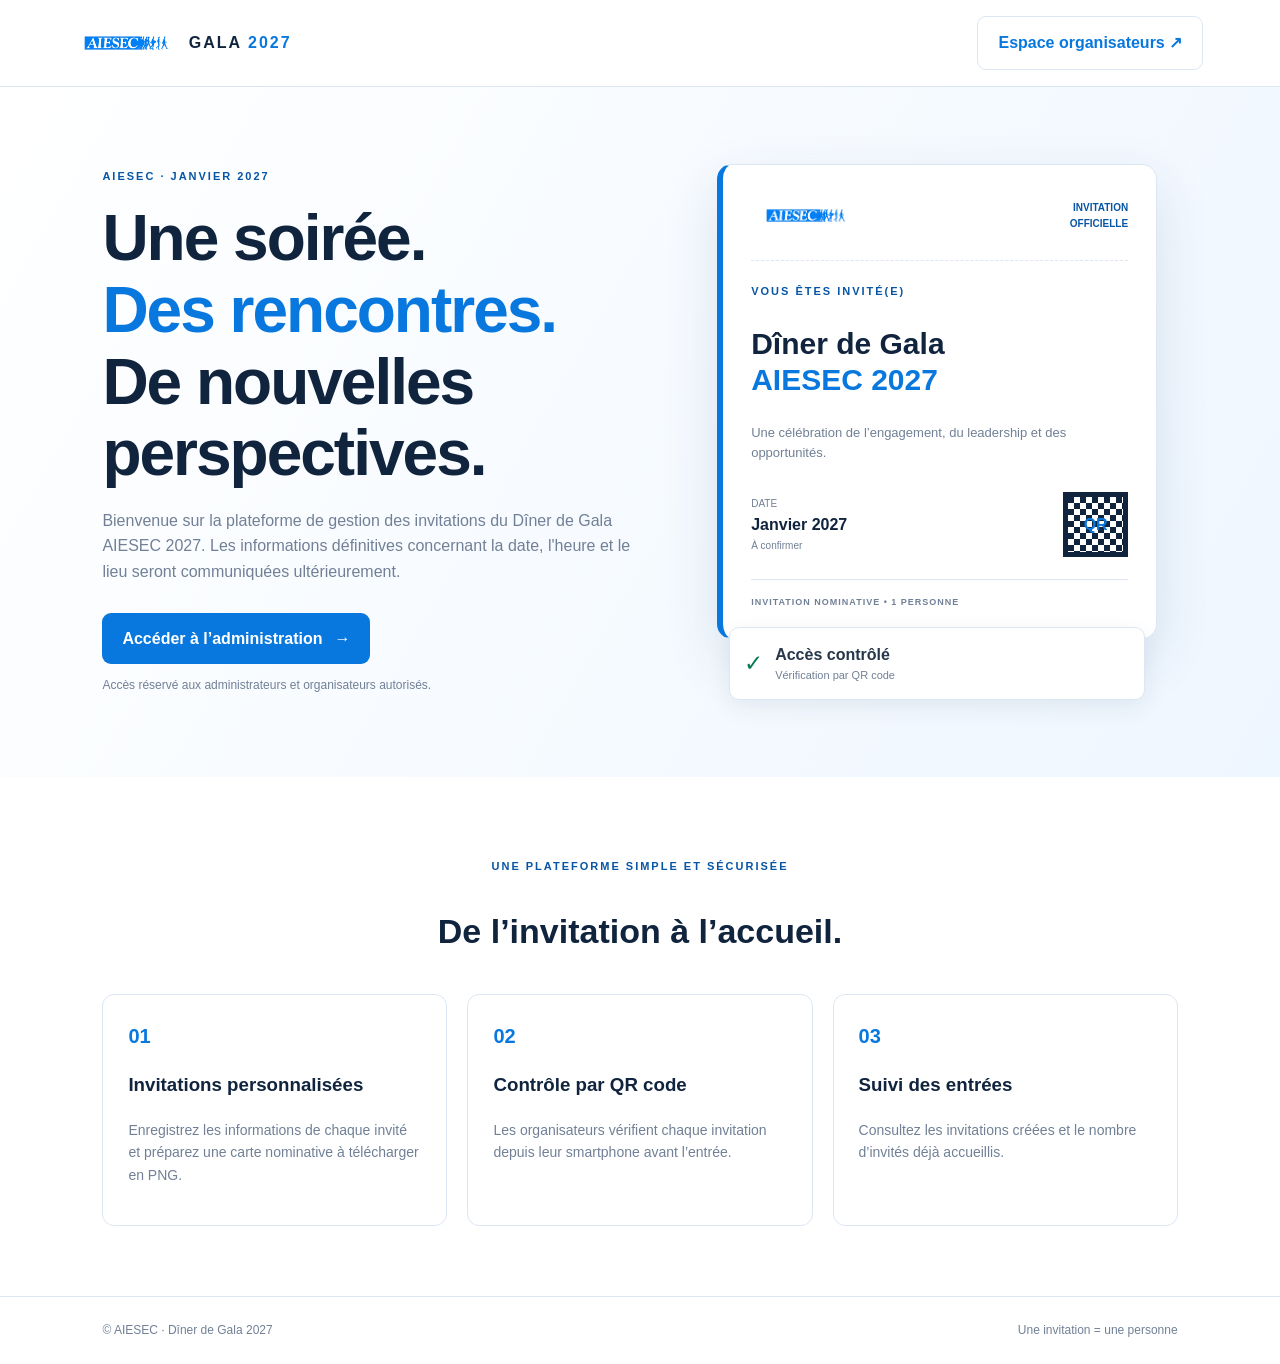
==== index.html @ ab407a7e "Initialisation du projet AIESEC Gala 2027" ====
<!doctype html>
<html lang="fr">
<head>
  <meta charset="utf-8"><meta name="viewport" content="width=device-width, initial-scale=1">
  <meta name="description" content="Plateforme officielle de gestion des invitations du Dîner de Gala AIESEC 2027.">
  <title>Dîner de Gala AIESEC 2027</title><link rel="stylesheet" href="css/style.css">
</head>
<body>
<header class="site-header">
  <a class="brand" href="index.html"><img src="assets/logo-aiesec.png" alt="Logo AIESEC"><span>GALA <b>2027</b></span></a>
  <a class="button button-outline" href="connexion.html">Espace organisateurs ↗</a>
</header>
<main>
  <section class="hero">
    <div class="hero-copy">
      <p class="eyebrow"><span class="dot"></span> AIESEC · JANVIER 2027</p>
      <h1>Une soirée.<br><span>Des rencontres.</span><br>De nouvelles perspectives.</h1>
      <p class="intro">Bienvenue sur la plateforme de gestion des invitations du Dîner de Gala AIESEC 2027. Les informations définitives concernant la date, l'heure et le lieu seront communiquées ultérieurement.</p>
      <a class="button" href="connexion.html">Accéder à l’administration <span>→</span></a>
      <p class="microcopy">Accès réservé aux administrateurs et organisateurs autorisés.</p>
    </div>
    <div class="ticket-wrap">
      <div class="ticket">
        <div class="ticket-top"><img src="assets/logo-aiesec.png" alt="AIESEC"><span>INVITATION<br>OFFICIELLE</span></div>
        <div class="ticket-rule"></div>
        <p class="eyebrow">VOUS ÊTES INVITÉ(E)</p>
        <h2>Dîner de Gala<br><span>AIESEC 2027</span></h2>
        <p class="ticket-description">Une célébration de l’engagement, du leadership et des opportunités.</p>
        <div class="ticket-info"><div><small>DATE</small><b>Janvier 2027</b><small>À confirmer</small></div><div class="qr-placeholder" aria-label="Aperçu décoratif QR">QR</div></div>
        <div class="ticket-bottom">INVITATION NOMINATIVE <span>•</span> 1 PERSONNE</div>
      </div>
      <div class="floating-note"><span class="check">✓</span><span><b>Accès contrôlé</b><small>Vérification par QR code</small></span></div>
    </div>
  </section>
  <section class="features">
    <p class="eyebrow">UNE PLATEFORME SIMPLE ET SÉCURISÉE</p><h2>De l’invitation à l’accueil.</h2>
    <div class="feature-grid">
      <article><span class="feature-number">01</span><h3>Invitations personnalisées</h3><p>Enregistrez les informations de chaque invité et préparez une carte nominative à télécharger en PNG.</p></article>
      <article><span class="feature-number">02</span><h3>Contrôle par QR code</h3><p>Les organisateurs vérifient chaque invitation depuis leur smartphone avant l’entrée.</p></article>
      <article><span class="feature-number">03</span><h3>Suivi des entrées</h3><p>Consultez les invitations créées et le nombre d’invités déjà accueillis.</p></article>
    </div>
  </section>
</main>
<footer><span>© AIESEC · Dîner de Gala 2027</span><span>Une invitation = une personne</span></footer>
</body></html>
---- css/style.css ----
/* =====================================
   AIESEC GALA 2027 — STYLE PRINCIPAL
   ===================================== */

:root {
    --bleu: #0878df;
    --bleu-fonce: #0755a5;
    --bleu-clair: #eef6ff;
    --navy: #10243e;
    --texte: #26374a;
    --gris: #718096;
    --bordure: #dce7f3;
    --blanc: #ffffff;
}

* {
    box-sizing: border-box;
}

body {
    margin: 0;
    color: var(--texte);
    background: var(--blanc);
    font-family: "Segoe UI", Arial, sans-serif;
    line-height: 1.6;
}

a {
    color: inherit;
    text-decoration: none;
}

button,
input {
    font: inherit;
}

/* En-tête */

.site-header {
    min-height: 80px;
    padding: 16px 6%;
    display: flex;
    justify-content: space-between;
    align-items: center;
    gap: 20px;
    border-bottom: 1px solid var(--bordure);
    background: white;
}

.brand {
    display: flex;
    align-items: center;
    gap: 12px;
    font-weight: 800;
    letter-spacing: 2px;
    color: var(--navy);
}

.brand img {
    width: 100px;
    max-height: 48px;
    object-fit: contain;
}

.brand b {
    color: var(--bleu);
}

/* Boutons */

.button {
    display: inline-flex;
    justify-content: center;
    align-items: center;
    gap: 12px;
    padding: 13px 20px;
    border: none;
    border-radius: 9px;
    color: white;
    background: var(--bleu);
    font-weight: 700;
    cursor: pointer;
    transition: background 0.2s, transform 0.2s;
}

.button:hover {
    background: var(--bleu-fonce);
    transform: translateY(-1px);
}

.button-outline {
    color: var(--bleu);
    background: white;
    border: 1px solid var(--bordure);
    box-shadow: none;
}

.button-outline:hover {
    color: white;
}

.button-full {
    width: 100%;
    margin-top: 18px;
}

/* Page d'accueil */

.hero {
    min-height: 570px;
    padding: 70px 8%;
    display: grid;
    grid-template-columns: 1fr 0.9fr;
    align-items: center;
    gap: 60px;
    background: linear-gradient(120deg, #ffffff, #eef6ff);
}

.eyebrow {
    color: var(--bleu-fonce);
    font-size: 11px;
    font-weight: 800;
    letter-spacing: 2px;
}

.hero h1 {
    margin: 18px 0;
    color: var(--navy);
    font-size: clamp(38px, 5vw, 64px);
    line-height: 1.12;
    letter-spacing: -2px;
}

.hero h1 span,
.ticket h2 span {
    color: var(--bleu);
}

.intro {
    max-width: 540px;
    margin-bottom: 28px;
    color: var(--gris);
    font-size: 16px;
}

.microcopy {
    color: var(--gris);
    font-size: 12px;
}

/* Aperçu de la carte */

.ticket-wrap {
    position: relative;
    max-width: 440px;
    width: 100%;
    margin: auto;
}

.ticket {
    padding: 28px;
    border: 1px solid var(--bordure);
    border-left: 6px solid var(--bleu);
    border-radius: 15px;
    background: white;
    box-shadow: 0 20px 55px rgba(15, 55, 100, 0.12);
}

.ticket-top {
    display: flex;
    justify-content: space-between;
    align-items: center;
    gap: 15px;
}

.ticket-top img {
    width: 110px;
    max-height: 45px;
    object-fit: contain;
}

.ticket-top span {
    color: var(--bleu-fonce);
    font-size: 10px;
    font-weight: 800;
    text-align: right;
}

.ticket-rule {
    margin: 22px 0;
    border-top: 1px dashed var(--bordure);
}

.ticket h2 {
    color: var(--navy);
    font-size: 30px;
    line-height: 1.2;
}

.ticket-description {
    color: var(--gris);
    font-size: 13px;
}

.ticket-info {
    display: flex;
    justify-content: space-between;
    align-items: center;
    margin-top: 28px;
}

.ticket-info small,
.ticket-info b {
    display: block;
}

.ticket-info small {
    color: var(--gris);
    font-size: 10px;
}

.ticket-info b {
    color: var(--navy);
}

.qr-placeholder {
    width: 65px;
    height: 65px;
    display: grid;
    place-items: center;
    border: 5px solid var(--navy);
    color: var(--bleu);
    font-weight: 800;
    background: repeating-conic-gradient(
        white 0% 25%,
        #10243e 0% 50%
    ) 0 0 / 12px 12px;
}

.ticket-bottom {
    margin-top: 22px;
    padding-top: 15px;
    border-top: 1px solid var(--bordure);
    color: var(--gris);
    font-size: 9px;
    font-weight: 800;
    letter-spacing: 1px;
}

.floating-note {
    display: flex;
    align-items: center;
    gap: 12px;
    margin: -12px 12px 0;
    padding: 14px;
    position: relative;
    border: 1px solid var(--bordure);
    border-radius: 10px;
    background: white;
    box-shadow: 0 8px 25px #10243e12;
}

.check {
    color: #087b53;
    font-size: 23px;
}

.floating-note b,
.floating-note small {
    display: block;
}

.floating-note small {
    color: var(--gris);
    font-size: 11px;
}

/* Fonctionnalités */

.features {
    padding: 70px 8%;
}

.features > .eyebrow,
.features > h2 {
    text-align: center;
}

.features h2 {
    color: var(--navy);
    font-size: 34px;
}

.feature-grid {
    display: grid;
    grid-template-columns: repeat(3, 1fr);
    gap: 20px;
    margin-top: 35px;
}

.feature-grid article {
    padding: 25px;
    border: 1px solid var(--bordure);
    border-radius: 12px;
    background: white;
}

.feature-number {
    color: var(--bleu);
    font-size: 20px;
    font-weight: 800;
}

.feature-grid h3 {
    color: var(--navy);
}

.feature-grid p {
    color: var(--gris);
    font-size: 14px;
}

footer {
    display: flex;
    justify-content: space-between;
    gap: 15px;
    padding: 24px 8%;
    border-top: 1px solid var(--bordure);
    color: var(--gris);
    font-size: 12px;
}

/* Connexion */

.auth-page {
    min-height: 100vh;
    padding: 25px;
    background: #f1f6fc;
}

.back-link {
    display: inline-block;
    margin-bottom: 20px;
    color: var(--gris);
}

.auth-layout {
    display: grid;
    grid-template-columns: 1fr 1fr;
    max-width: 1000px;
    min-height: 570px;
    margin: auto;
    overflow: hidden;
    border-radius: 18px;
    background: white;
    box-shadow: 0 20px 60px #10243e15;
}

.auth-art {
    display: flex;
    flex-direction: column;
    justify-content: space-between;
    padding: 38px;
    color: white;
    background: linear-gradient(145deg, #0878df, #073b79);
}

.brand-light,
.brand-light span,
.brand-light b {
    color: white;
}

.auth-art .eyebrow {
    color: #c5e4ff;
}

.auth-art h1 {
    font-size: 42px;
    line-height: 1.15;
}

.auth-art p:not(.eyebrow) {
    color: #e0efff;
}

.auth-panel {
    align-self: center;
    padding: 45px;
}

.auth-panel h2 {
    margin: 0;
    color: var(--navy);
    font-size: 34px;
}

.muted {
    color: var(--gris);
    font-size: 14px;
}

#login-form label {
    display: block;
    margin: 18px 0 7px;
    color: var(--texte);
    font-size: 13px;
    font-weight: 700;
}

#login-form input {
    width: 100%;
    min-height: 47px;
    padding: 12px;
    border: 1px solid #d3dfed;
    border-radius: 8px;
    outline: none;
    background: #fbfdff;
}

#login-form input:focus {
    border-color: var(--bleu);
    box-shadow: 0 0 0 3px #0878df20;
}

.form-message {
    min-height: 22px;
    color: #b42318;
    font-size: 12px;
}

.security-note {
    padding: 13px;
    border-radius: 8px;
    color: var(--gris);
    background: var(--bleu-clair);
    font-size: 11px;
}

/* Tableau de bord */

.dashboard-page {
    min-height: 100vh;
    background: #f5f8fc;
}

.sidebar {
    position: fixed;
    inset: 0 auto 0 0;
    display: flex;
    flex-direction: column;
    width: 245px;
    padding: 25px 16px;
    border-right: 1px solid var(--bordure);
    background: white;
}

.sidebar .brand {
    margin-bottom: 25px;
}

.sidebar .brand img {
    width: 85px;
}

.sidebar-label {
    padding-left: 12px;
    color: #91a0b0;
    font-size: 10px;
    font-weight: 800;
    letter-spacing: 1px;
}

.side-link {
    display: block;
    width: 100%;
    margin: 4px 0;
    padding: 12px;
    border: none;
    border-radius: 8px;
    color: #53677d;
    background: transparent;
    text-align: left;
    font-size: 13px;
    cursor: pointer;
}

.side-link:hover,
.side-link.active {
    color: var(--bleu-fonce);
    background: var(--bleu-clair);
}

.side-link.active {
    font-weight: 800;
}

.side-link small {
    float: right;
    color: var(--gris);
}

.sidebar-bottom {
    margin-top: auto;
}

.dash-content {
    max-width: 1450px;
    margin-left: 245px;
    padding: 45px;
}

.dash-content h1 {
    margin: 0;
    color: var(--navy);
    font-size: 35px;
}

.notice {
    margin: 25px 0;
    padding: 14px 18px;
    border: 1px solid #cfe4fb;
    border-radius: 9px;
    color: #285b8d;
    background: #edf7ff;
    font-size: 13px;
}

.stats-grid {
    display: grid;
    grid-template-columns: repeat(3, 1fr);
    gap: 18px;
}

.stat-card {
    padding: 23px;
    border: 1px solid var(--bordure);
    border-radius: 12px;
    background: white;
}

.stat-card span,
.stat-card small {
    display: block;
    color: var(--gris);
    font-size: 12px;
}

.stat-card strong {
    display: block;
    margin: 10px 0;
    color: var(--navy);
    font-size: 34px;
}

.content-card {
    margin-top: 25px;
    padding: 25px;
    border: 1px solid var(--bordure);
    border-radius: 12px;
    background: white;
}

.card-heading {
    display: flex;
    justify-content: space-between;
    gap: 15px;
}

.card-heading h2 {
    margin: 0;
    color: var(--navy);
    font-size: 22px;
}

.status-pill {
    align-self: start;
    padding: 5px 10px;
    border-radius: 20px;
    color: var(--bleu-fonce);
    background: var(--bleu-clair);
    font-size: 11px;
    font-weight: 800;
}

.steps {
    padding: 0;
    list-style: none;
}

.steps li {
    display: flex;
    gap: 15px;
    padding: 17px 0;
    border-top: 1px solid #edf1f6;
}

.steps li > span {
    display: grid;
    flex: 0 0 34px;
    width: 34px;
    height: 34px;
    place-items: center;
    border-radius: 8px;
    color: var(--bleu-fonce);
    background: var(--bleu-clair);
    font-weight: 800;
}

.steps b {
    color: var(--navy);
    font-size: 13px;
}

.steps p {
    margin: 3px 0;
    color: var(--gris);
    font-size: 12px;
}

/* Adaptation aux téléphones et tablettes */

@media (max-width: 850px) {
    .hero {
        grid-template-columns: 1fr;
        padding: 45px 6%;
    }

    .ticket-wrap {
        margin-top: 15px;
    }

    .feature-grid {
        grid-template-columns: 1fr;
    }

    .auth-layout {
        grid-template-columns: 1fr;
    }

    .auth-art {
        min-height: 300px;
    }

    .sidebar {
        position: static;
        width: 100%;
        border-right: none;
        border-bottom: 1px solid var(--bordure);
    }

    .sidebar-bottom {
        margin-top: 10px;
    }

    .dash-content {
        margin-left: 0;
        padding: 25px 20px;
    }
}

@media (max-width: 550px) {
    .site-header {
        padding: 12px 15px;
    }

    .brand img {
        width: 70px;
    }

    .site-header .button {
        padding: 10px;
        font-size: 11px;
    }

    .hero h1 {
        font-size: 39px;
    }

    .ticket {
        padding: 20px;
    }

    .ticket h2 {
        font-size: 25px;
    }

    .features {
        padding: 45px 20px;
    }

    .features h2 {
        font-size: 28px;
    }

    .auth-page {
        padding: 12px;
    }

    .auth-panel {
        padding: 25px 20px;
    }

    .auth-art {
        padding: 25px;
    }

    .auth-art h1 {
        font-size: 32px;
    }

    .stats-grid {
        grid-template-columns: 1fr;
    }

    .dash-content {
        padding: 25px 15px;
    }

    footer {
        flex-direction: column;
        padding: 20px;
    }
}
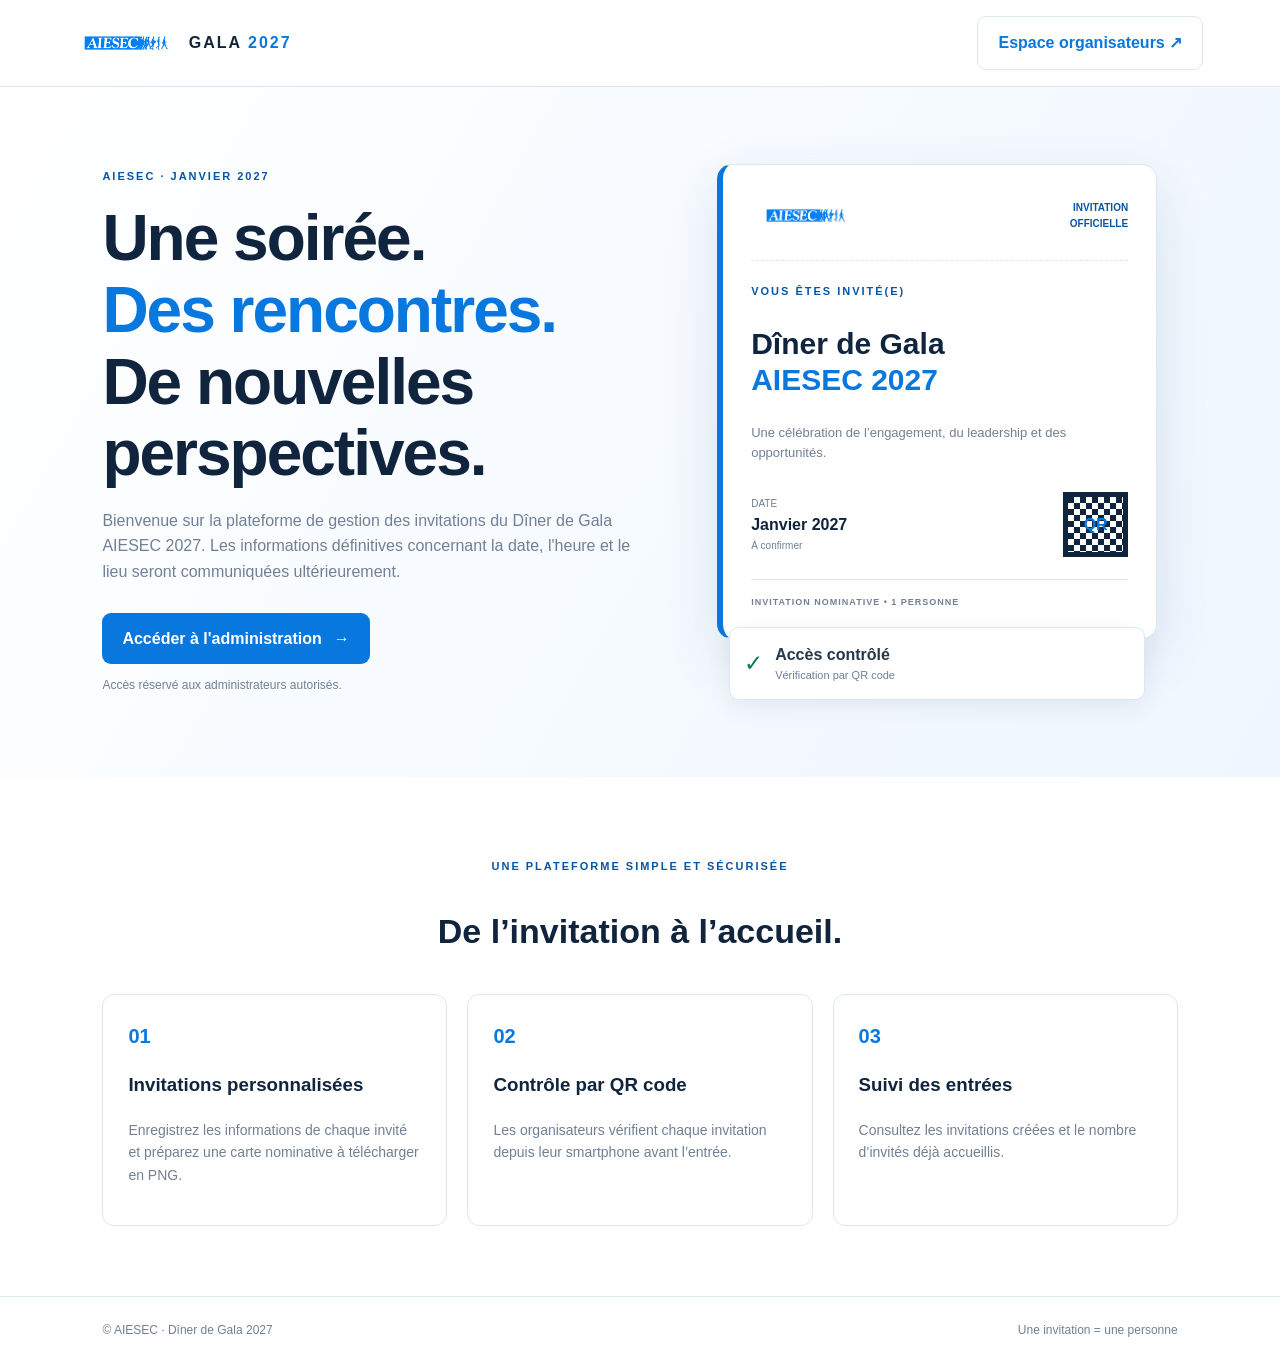
==== commit 44305775: "Ajout de la page d'activation des organisateurs" ====
--- a/index.html
+++ b/index.html
@@ -1,45 +1,163 @@
 <!doctype html>
+
 <html lang="fr">
+
 <head>
-  <meta charset="utf-8"><meta name="viewport" content="width=device-width, initial-scale=1">
-  <meta name="description" content="Plateforme officielle de gestion des invitations du Dîner de Gala AIESEC 2027.">
-  <title>Dîner de Gala AIESEC 2027</title><link rel="stylesheet" href="css/style.css">
+    <meta charset="utf-8">
+    <meta name="viewport" content="width=device-width, initial-scale=1">
+    <meta name="description" content="Plateforme officielle de gestion des invitations du Dîner de Gala AIESEC 2027.">
+
+
+  <title>Dîner de Gala AIESEC 2027</title>
+
+  <link rel="stylesheet" href="css/style.css">
+
 </head>
+
 <body>
+
 <header class="site-header">
-  <a class="brand" href="index.html"><img src="assets/logo-aiesec.png" alt="Logo AIESEC"><span>GALA <b>2027</b></span></a>
-  <a class="button button-outline" href="connexion.html">Espace organisateurs ↗</a>
+
+<a class="brand" href="index.html">
+    <img src="assets/logo-aiesec.png" alt="Logo AIESEC">
+    <span>GALA <b>2027</b></span>
+</a>
+
+<!-- Accès réservé aux organisateurs -->
+<a class="button button-outline" href="connexion.html">
+    Espace organisateurs ↗
+</a>
+
 </header>
+
 <main>
-  <section class="hero">
+
+<section class="hero">
+
     <div class="hero-copy">
-      <p class="eyebrow"><span class="dot"></span> AIESEC · JANVIER 2027</p>
-      <h1>Une soirée.<br><span>Des rencontres.</span><br>De nouvelles perspectives.</h1>
-      <p class="intro">Bienvenue sur la plateforme de gestion des invitations du Dîner de Gala AIESEC 2027. Les informations définitives concernant la date, l'heure et le lieu seront communiquées ultérieurement.</p>
-      <a class="button" href="connexion.html">Accéder à l’administration <span>→</span></a>
-      <p class="microcopy">Accès réservé aux administrateurs et organisateurs autorisés.</p>
+
+        <p class="eyebrow">
+            <span class="dot"></span> AIESEC · JANVIER 2027
+        </p>
+
+        <h1>
+            Une soirée.<br>
+            <span>Des rencontres.</span><br>
+            De nouvelles perspectives.
+        </h1>
+
+        <p class="intro">
+            Bienvenue sur la plateforme de gestion des invitations du Dîner de Gala AIESEC 2027.
+            Les informations définitives concernant la date, l'heure et le lieu seront communiquées ultérieurement.
+        </p>
+
+        <!-- Accès réservé à l'administration -->
+        <a class="button" href="gestion-organisateurs.html">
+            Accéder à l'administration <span>→</span>
+        </a>
+
+        <p class="microcopy">
+            Accès réservé aux administrateurs autorisés.
+        </p>
+
     </div>
+
     <div class="ticket-wrap">
-      <div class="ticket">
-        <div class="ticket-top"><img src="assets/logo-aiesec.png" alt="AIESEC"><span>INVITATION<br>OFFICIELLE</span></div>
-        <div class="ticket-rule"></div>
-        <p class="eyebrow">VOUS ÊTES INVITÉ(E)</p>
-        <h2>Dîner de Gala<br><span>AIESEC 2027</span></h2>
-        <p class="ticket-description">Une célébration de l’engagement, du leadership et des opportunités.</p>
-        <div class="ticket-info"><div><small>DATE</small><b>Janvier 2027</b><small>À confirmer</small></div><div class="qr-placeholder" aria-label="Aperçu décoratif QR">QR</div></div>
-        <div class="ticket-bottom">INVITATION NOMINATIVE <span>•</span> 1 PERSONNE</div>
-      </div>
-      <div class="floating-note"><span class="check">✓</span><span><b>Accès contrôlé</b><small>Vérification par QR code</small></span></div>
+
+        <div class="ticket">
+
+            <div class="ticket-top">
+                <img src="assets/logo-aiesec.png" alt="AIESEC">
+                <span>INVITATION<br>OFFICIELLE</span>
+            </div>
+
+            <div class="ticket-rule"></div>
+
+            <p class="eyebrow">VOUS ÊTES INVITÉ(E)</p>
+
+            <h2>
+                Dîner de Gala<br>
+                <span>AIESEC 2027</span>
+            </h2>
+
+            <p class="ticket-description">
+                Une célébration de l’engagement, du leadership et des opportunités.
+            </p>
+
+            <div class="ticket-info">
+
+                <div>
+                    <small>DATE</small>
+                    <b>Janvier 2027</b>
+                    <small>À confirmer</small>
+                </div>
+
+                <div class="qr-placeholder" aria-label="Aperçu décoratif QR">
+                    QR
+                </div>
+
+            </div>
+
+            <div class="ticket-bottom">
+                INVITATION NOMINATIVE <span>•</span> 1 PERSONNE
+            </div>
+
+        </div>
+
+        <div class="floating-note">
+            <span class="check">✓</span>
+            <span>
+                <b>Accès contrôlé</b>
+                <small>Vérification par QR code</small>
+            </span>
+        </div>
+
     </div>
-  </section>
-  <section class="features">
-    <p class="eyebrow">UNE PLATEFORME SIMPLE ET SÉCURISÉE</p><h2>De l’invitation à l’accueil.</h2>
+
+</section>
+
+<section class="features">
+
+    <p class="eyebrow">UNE PLATEFORME SIMPLE ET SÉCURISÉE</p>
+
+    <h2>De l’invitation à l’accueil.</h2>
+
     <div class="feature-grid">
-      <article><span class="feature-number">01</span><h3>Invitations personnalisées</h3><p>Enregistrez les informations de chaque invité et préparez une carte nominative à télécharger en PNG.</p></article>
-      <article><span class="feature-number">02</span><h3>Contrôle par QR code</h3><p>Les organisateurs vérifient chaque invitation depuis leur smartphone avant l’entrée.</p></article>
-      <article><span class="feature-number">03</span><h3>Suivi des entrées</h3><p>Consultez les invitations créées et le nombre d’invités déjà accueillis.</p></article>
+
+        <article>
+            <span class="feature-number">01</span>
+            <h3>Invitations personnalisées</h3>
+            <p>
+                Enregistrez les informations de chaque invité et préparez une carte nominative à télécharger en PNG.
+            </p>
+        </article>
+
+        <article>
+            <span class="feature-number">02</span>
+            <h3>Contrôle par QR code</h3>
+            <p>
+                Les organisateurs vérifient chaque invitation depuis leur smartphone avant l’entrée.
+            </p>
+        </article>
+
+        <article>
+            <span class="feature-number">03</span>
+            <h3>Suivi des entrées</h3>
+            <p>
+                Consultez les invitations créées et le nombre d’invités déjà accueillis.
+            </p>
+        </article>
+
     </div>
-  </section>
+
+</section>
+
 </main>
-<footer><span>© AIESEC · Dîner de Gala 2027</span><span>Une invitation = une personne</span></footer>
-</body></html>+
+<footer>
+    <span>© AIESEC · Dîner de Gala 2027</span>
+    <span>Une invitation = une personne</span>
+</footer>
+
+</body>
+</html>
--- a/css/style.css
+++ b/css/style.css
@@ -530,8 +530,20 @@
 
 .stats-grid {
     display: grid;
-    grid-template-columns: repeat(3, 1fr);
+    grid-template-columns: repeat(3, minmax(0, 1fr));
     gap: 18px;
+}
+
+@media (max-width: 1000px) {
+    .stats-grid {
+        grid-template-columns: repeat(2, minmax(0, 1fr));
+    }
+}
+
+@media (max-width: 600px) {
+    .stats-grid {
+        grid-template-columns: 1fr;
+    }
 }
 
 .stat-card {
@@ -723,4 +735,874 @@
         flex-direction: column;
         padding: 20px;
     }
+}
+/* Fenêtre modale */
+.modal-overlay {
+    position: fixed;
+    inset: 0;
+    background: rgba(10, 25, 47, 0.55);
+    display: flex;
+    justify-content: center;
+    align-items: center;
+    padding: 20px;
+    z-index: 1000;
+}
+
+.modal-overlay[hidden] {
+    display: none;
+}
+
+.modal-content {
+    background: #ffffff;
+    width: 100%;
+    max-width: 650px;
+    border-radius: 14px;
+    overflow: hidden;
+    box-shadow: 0 15px 45px rgba(0, 0, 0, 0.2);
+    animation: modalAppear 0.2s ease-out;
+}
+
+.modal-header {
+    display: flex;
+    justify-content: space-between;
+    align-items: center;
+    padding: 22px 25px;
+    background: #f4f8ff;
+    border-bottom: 1px solid #e5eaf2;
+}
+
+.modal-subtitle {
+    color: #0876c9;
+    font-size: 12px;
+    font-weight: 700;
+    letter-spacing: 1px;
+}
+
+.modal-header h2 {
+    color: #17365d;
+    margin: 5px 0 0;
+    font-size: 21px;
+}
+
+.close-modal {
+    background: transparent;
+    border: none;
+    font-size: 28px;
+    color: #64748b;
+    cursor: pointer;
+}
+
+.modal-body {
+    padding: 25px;
+}
+
+.invitation-number {
+    background: #edf5ff;
+    padding: 15px;
+    border-radius: 9px;
+    margin-bottom: 25px;
+}
+
+.invitation-number span,
+.detail-item span {
+    display: block;
+    color: #64748b;
+    font-size: 13px;
+    margin-bottom: 6px;
+}
+
+.invitation-number strong {
+    color: #0876c9;
+    font-size: 19px;
+}
+
+.modal-body h3 {
+    color: #17365d;
+    margin-bottom: 18px;
+}
+
+.details-grid {
+    display: grid;
+    grid-template-columns: repeat(2, 1fr);
+    gap: 20px;
+}
+
+.detail-item {
+    padding-bottom: 12px;
+    border-bottom: 1px solid #edf0f4;
+}
+
+.detail-item strong {
+    color: #263445;
+    font-size: 14px;
+    overflow-wrap: anywhere;
+}
+
+.modal-footer {
+    display: flex;
+    justify-content: flex-end;
+    padding: 18px 25px;
+    background: #f8fafc;
+    border-top: 1px solid #e5eaf2;
+}
+
+.modal-footer button {
+    background: #0876c9;
+    color: white;
+    border: none;
+    border-radius: 7px;
+    padding: 10px 25px;
+    cursor: pointer;
+}
+
+.modal-footer button:hover {
+    background: #075fa2;
+}
+
+@keyframes modalAppear {
+    from {
+        opacity: 0;
+        transform: translateY(10px);
+    }
+    to {
+        opacity: 1;
+        transform: translateY(0);
+    }
+}
+
+@media (max-width: 550px) {
+    .details-grid {
+        grid-template-columns: 1fr;
+    }
+
+    .modal-header,
+    .modal-body {
+        padding: 18px;
+    }
+}
+.revoke-button {
+    background-color: #dc3545;
+    color: white;
+    border: none;
+    padding: 8px 12px;
+    margin-left: 6px;
+    border-radius: 5px;
+    cursor: pointer;
+    font-size: 13px;
+}
+
+.revoke-button:hover {
+    background-color: #b02a37;
+}
+
+.revoke-button:disabled {
+    opacity: 0.6;
+    cursor: not-allowed;
+}
+/* Fenêtre de confirmation de révocation */
+.revoke-modal-content {
+    max-width: 420px;
+    text-align: center;
+    padding: 30px;
+}
+
+.revoke-icon {
+    width: 55px;
+    height: 55px;
+    margin: 0 auto 18px;
+    border-radius: 50%;
+    background: #fff0f0;
+    color: #dc3545;
+    font-size: 32px;
+    font-weight: bold;
+    display: flex;
+    align-items: center;
+    justify-content: center;
+}
+
+.revoke-modal-content h2 {
+    color: #003b71;
+    margin-bottom: 15px;
+}
+
+.revoke-modal-content p {
+    color: #555;
+    line-height: 1.6;
+}
+
+.revoke-warning {
+    font-size: 13px;
+    color: #dc3545 !important;
+    margin-top: 12px;
+}
+
+.modal-actions {
+    display: flex;
+    justify-content: center;
+    gap: 12px;
+    margin-top: 25px;
+}
+
+.cancel-button,
+.confirm-revoke-button {
+    padding: 11px 18px;
+    border: none;
+    border-radius: 6px;
+    cursor: pointer;
+    font-weight: 600;
+}
+
+.cancel-button {
+    background: #e9ecef;
+    color: #333;
+}
+
+.confirm-revoke-button {
+    background: #dc3545;
+    color: white;
+}
+
+.confirm-revoke-button:hover {
+    background: #b02a37;
+}
+
+.confirm-revoke-button:disabled {
+    opacity: 0.6;
+    cursor: not-allowed;
+}
+/* Tableau de bord : statistiques */
+
+.stats-grid {
+    display: grid;
+    grid-template-columns: repeat(4, minmax(0, 1fr));
+    gap: 18px;
+    margin-top: 28px;
+}
+
+.stat-card {
+    padding: 22px;
+    border-radius: 12px;
+    background: #ffffff;
+    border: 1px solid #e8edf3;
+    box-shadow: 0 4px 15px rgba(0, 0, 0, 0.04);
+    display: flex;
+    flex-direction: column;
+    gap: 10px;
+}
+
+.stat-card span {
+    color: #64748b;
+    font-size: 14px;
+}
+
+.stat-card strong {
+    color: #003b71;
+    font-size: 32px;
+    font-weight: 700;
+}
+
+.stat-card small {
+    color: #8492a6;
+    font-size: 12px;
+}
+
+/* Graphique */
+
+.chart-card {
+    margin-top: 30px;
+}
+
+.chart-container {
+    position: relative;
+    width: 100%;
+    max-width: 420px;
+    height: 320px;
+    margin: 25px auto 10px;
+}
+
+.chart-message {
+    text-align: center;
+    font-size: 13px;
+    margin-top: 15px;
+}
+
+/* Adaptation aux tablettes */
+
+@media (max-width: 1000px) {
+    .stats-grid {
+        grid-template-columns: repeat(2, minmax(0, 1fr));
+    }
+}
+
+/* Adaptation aux téléphones */
+
+@media (max-width: 600px) {
+    .stats-grid {
+        grid-template-columns: 1fr;
+    }
+
+    .stat-card strong {
+        font-size: 28px;
+    }
+
+    .chart-container {
+        height: 280px;
+    }
+}
+/* Barre d'outils des invitations */
+
+.invitation-toolbar {
+    display: flex;
+    align-items: end;
+    flex-wrap: wrap;
+    gap: 12px;
+    margin: 25px 0;
+}
+
+.search-group {
+    display: flex;
+    flex-direction: column;
+    gap: 7px;
+    flex: 1;
+    min-width: 200px;
+}
+
+.search-group label {
+    font-size: 13px;
+    font-weight: 600;
+    color: #334155;
+}
+
+.export-button,
+.print-button {
+    border: none;
+    padding: 11px 15px;
+    border-radius: 6px;
+    font-weight: 600;
+    cursor: pointer;
+}
+
+.export-button {
+    background: #198754;
+    color: white;
+}
+
+.export-button:hover {
+    background: #146c43;
+}
+
+.print-button {
+    background: #003b71;
+    color: white;
+}
+
+.print-button:hover {
+    background: #002b52;
+}
+
+@media (max-width: 650px) {
+    .invitation-toolbar {
+        align-items: stretch;
+        flex-direction: column;
+    }
+
+    .invitation-toolbar > * {
+        width: 100%;
+    }
+}
+
+/* =========================================
+   JOURNAL DES ACTIVITÉS - AIESEC GALA 2027
+   ========================================= */
+
+.activity-notice.success {
+    color: #087b53;
+    background: #e9f8f0;
+    border-color: #b8e6ce;
+}
+
+.activity-notice.error {
+    color: #b42318;
+    background: #fff0f0;
+    border-color: #f5c2c2;
+}
+
+.activities-table-wrapper {
+    overflow-x: auto;
+    border: 1px solid var(--bordure);
+    border-radius: 10px;
+}
+
+.activities-table {
+    width: 100%;
+    min-width: 1100px;
+    border-collapse: collapse;
+}
+
+.activities-table thead {
+    background: #f2f7fd;
+}
+
+.activities-table th {
+    padding: 16px 13px;
+    color: #52677e;
+    font-size: 11px;
+    text-transform: uppercase;
+    letter-spacing: .5px;
+    white-space: nowrap;
+}
+
+.activities-table td {
+    padding: 16px 13px;
+    border-top: 1px solid #edf1f6;
+    font-size: 12px;
+    vertical-align: middle;
+}
+
+.activities-table tbody tr {
+    transition: background .2s;
+}
+
+.activities-table tbody tr:hover {
+    background: #f7faff;
+}
+
+.activity-date strong {
+    color: var(--navy);
+    font-size: 12px;
+    white-space: nowrap;
+}
+
+.invitation-reference {
+    display: inline-block;
+    padding: 6px 9px;
+    border-radius: 6px;
+    color: #0755a5;
+    background: #eef6ff;
+    font-weight: 800;
+    white-space: nowrap;
+}
+
+.activity-person,
+.activity-organizer {
+    display: flex;
+    flex-direction: column;
+    gap: 4px;
+}
+
+.activity-person strong {
+    color: var(--navy);
+}
+
+.activity-person small {
+    color: var(--gris);
+    font-size: 11px;
+}
+
+.activity-organizer {
+    flex-direction: row;
+    align-items: center;
+    gap: 7px;
+    min-width: 150px;
+}
+
+.organizer-icon {
+    display: grid;
+    width: 27px;
+    height: 27px;
+    flex-shrink: 0;
+    place-items: center;
+    border-radius: 50%;
+    color: #0755a5;
+    background: #eef6ff;
+    font-size: 15px;
+}
+
+.operation-label {
+    color: #344b63;
+    font-weight: 700;
+}
+
+.activity-badge {
+    display: inline-flex;
+    align-items: center;
+    gap: 5px;
+    padding: 6px 10px;
+    border-radius: 20px;
+    font-size: 11px;
+    font-weight: 800;
+    white-space: nowrap;
+}
+
+.activity-success {
+    color: #087b53;
+    background: #e5f7ee;
+}
+
+.activity-danger {
+    color: #b42318;
+    background: #fff0f0;
+}
+
+.activity-warning {
+    color: #996000;
+    background: #fff5dc;
+}
+
+.activity-revoked {
+    color: #6941a5;
+    background: #f1eafe;
+}
+
+.activity-neutral {
+    color: #52677e;
+    background: #edf1f5;
+}
+
+.activity-note {
+    max-width: 220px;
+    color: var(--gris);
+    overflow-wrap: anywhere;
+}
+
+.empty-activities {
+    padding: 45px 15px !important;
+    text-align: center;
+}
+
+.empty-activities span,
+.empty-activities strong,
+.empty-activities small {
+    display: block;
+}
+
+.empty-activities span {
+    color: var(--bleu);
+    font-size: 30px;
+}
+
+.empty-activities strong {
+    margin-top: 8px;
+    color: var(--navy);
+    font-size: 15px;
+}
+
+.empty-activities small {
+    margin-top: 5px;
+    color: var(--gris);
+}
+
+@media (max-width: 650px) {
+    .content-card {
+        padding: 16px;
+    }
+
+    .activities-table {
+        min-width: 1100px;
+    }
+}
+/* =====================================
+   BARRE LATÉRALE PLIABLE
+===================================== */
+
+.admin-sidebar {
+    width: 260px;
+    min-height: 100vh;
+    position: fixed;
+    top: 0;
+    left: 0;
+    z-index: 1000;
+    transition: width 0.3s ease, transform 0.3s ease;
+}
+
+.admin-sidebar.collapsed {
+    width: 80px;
+}
+
+.admin-sidebar .sidebar-text {
+    transition: opacity 0.2s ease;
+    white-space: nowrap;
+}
+
+.admin-sidebar.collapsed .sidebar-text {
+    display: none;
+}
+
+.admin-sidebar.collapsed .brand {
+    justify-content: center;
+}
+
+.admin-sidebar.collapsed .side-link {
+    justify-content: center;
+    padding-left: 0;
+    padding-right: 0;
+}
+
+.admin-main {
+    margin-left: 260px;
+    transition: margin-left 0.3s ease;
+}
+
+.admin-main.expanded {
+    margin-left: 80px;
+}
+
+.sidebar-toggle {
+    border: none;
+    background: transparent;
+    cursor: pointer;
+    font-size: 22px;
+    padding: 10px;
+}
+
+/* Affichage mobile */
+
+@media (max-width: 768px) {
+    .admin-sidebar {
+        transform: translateX(-100%);
+        width: 260px;
+    }
+
+    .admin-sidebar.mobile-open {
+        transform: translateX(0);
+    }
+
+    .admin-main,
+    .admin-main.expanded {
+        margin-left: 0;
+    }
+}
+/* Bouton d'ouverture du menu mobile */
+
+.mobile-menu-button {
+    display: none;
+    border: none;
+    background: transparent;
+    font-size: 24px;
+    cursor: pointer;
+    padding: 8px;
+}
+
+/* Fond sombre derrière le menu mobile */
+
+@media (max-width: 768px) {
+
+    .mobile-menu-button {
+        display: block;
+    }
+
+    .admin-header {
+        display: flex;
+        align-items: center;
+        gap: 15px;
+    }
+
+    .admin-sidebar.mobile-open {
+        box-shadow: 5px 0 20px rgba(0, 0, 0, 0.15);
+    }
+}
+/* =====================================
+   GESTION DES ORGANISATEURS
+===================================== */
+
+.admin-content {
+    padding: 25px;
+}
+
+.organizer-stats {
+    display: grid;
+    grid-template-columns: repeat(3, 1fr);
+    gap: 20px;
+    margin-bottom: 25px;
+}
+
+.organizer-stat-card,
+.organizer-panel {
+    background: #fff;
+    border-radius: 12px;
+    padding: 22px;
+    box-shadow: 0 3px 15px rgba(0, 0, 0, 0.05);
+}
+
+.organizer-stat-card {
+    display: flex;
+    align-items: center;
+    gap: 18px;
+}
+
+.stat-icon {
+    font-size: 30px;
+}
+
+.organizer-stat-card p {
+    margin: 0 0 8px;
+    color: #777;
+}
+
+.organizer-stat-card h2 {
+    margin: 0;
+    color: #0878D1;
+}
+
+.organizer-panel {
+    margin-bottom: 25px;
+}
+
+.panel-heading {
+    display: flex;
+    justify-content: space-between;
+    align-items: center;
+    gap: 15px;
+    margin-bottom: 22px;
+}
+
+.panel-heading h2 {
+    margin: 0 0 6px;
+}
+
+.panel-heading p {
+    margin: 0;
+    color: #777;
+}
+
+#organizer-form {
+    display: grid;
+    grid-template-columns: 1fr 1fr auto;
+    align-items: end;
+    gap: 18px;
+}
+
+.form-group {
+    display: flex;
+    flex-direction: column;
+    gap: 8px;
+}
+
+.form-group label {
+    font-weight: 600;
+}
+
+.form-group input,
+.organizer-filters input,
+.organizer-filters select {
+    width: 100%;
+    padding: 12px;
+    border: 1px solid #ddd;
+    border-radius: 7px;
+    outline: none;
+}
+
+.form-group input:focus,
+.organizer-filters input:focus,
+.organizer-filters select:focus {
+    border-color: #0878D1;
+}
+
+#organizer-form button,
+#refresh-organizers {
+    padding: 12px 18px;
+    border: none;
+    border-radius: 7px;
+    background: #0878D1;
+    color: white;
+    cursor: pointer;
+}
+
+.organizer-filters {
+    display: flex;
+    gap: 15px;
+    margin-bottom: 20px;
+}
+
+.organizer-filters input {
+    flex: 1;
+}
+
+.organizer-filters select {
+    max-width: 220px;
+}
+
+.organizer-table-container {
+    width: 100%;
+    overflow-x: auto;
+}
+
+.organizer-table {
+    width: 100%;
+    border-collapse: collapse;
+    min-width: 700px;
+}
+
+.organizer-table th,
+.organizer-table td {
+    padding: 14px;
+    text-align: left;
+    border-bottom: 1px solid #eee;
+}
+
+.organizer-table th {
+    background: #f7f9fc;
+}
+
+@media (max-width: 900px) {
+    .organizer-stats {
+        grid-template-columns: 1fr;
+    }
+
+    #organizer-form {
+        grid-template-columns: 1fr;
+    }
+}
+
+@media (max-width: 600px) {
+    .admin-content {
+        padding: 15px;
+    }
+
+    .organizer-filters {
+        flex-direction: column;
+    }
+
+    .organizer-filters select {
+        max-width: none;
+    }
+}
+/* Badges de statut des organisateurs */
+
+.organizer-badge {
+    display: inline-block;
+    padding: 6px 12px;
+    border-radius: 20px;
+    font-size: 12px;
+    font-weight: 600;
+}
+
+.organizer-badge.active {
+    background: #e2f8eb;
+    color: #168344;
+}
+
+.organizer-badge.suspended {
+    background: #fde8e8;
+    color: #c62828;
+}
+
+.organizer-view-button {
+    padding: 7px 12px;
+    border: none;
+    border-radius: 5px;
+    background: #0878D1;
+    color: white;
+    cursor: pointer;
+}
+#add-organizer-button:disabled {
+    opacity: 0.6;
+    cursor: not-allowed;
+}
+
+#organizer-form-message {
+    grid-column: 1 / -1;
+    font-size: 14px;
+    font-weight: 600;
+    margin: 5px 0 0;
 }
